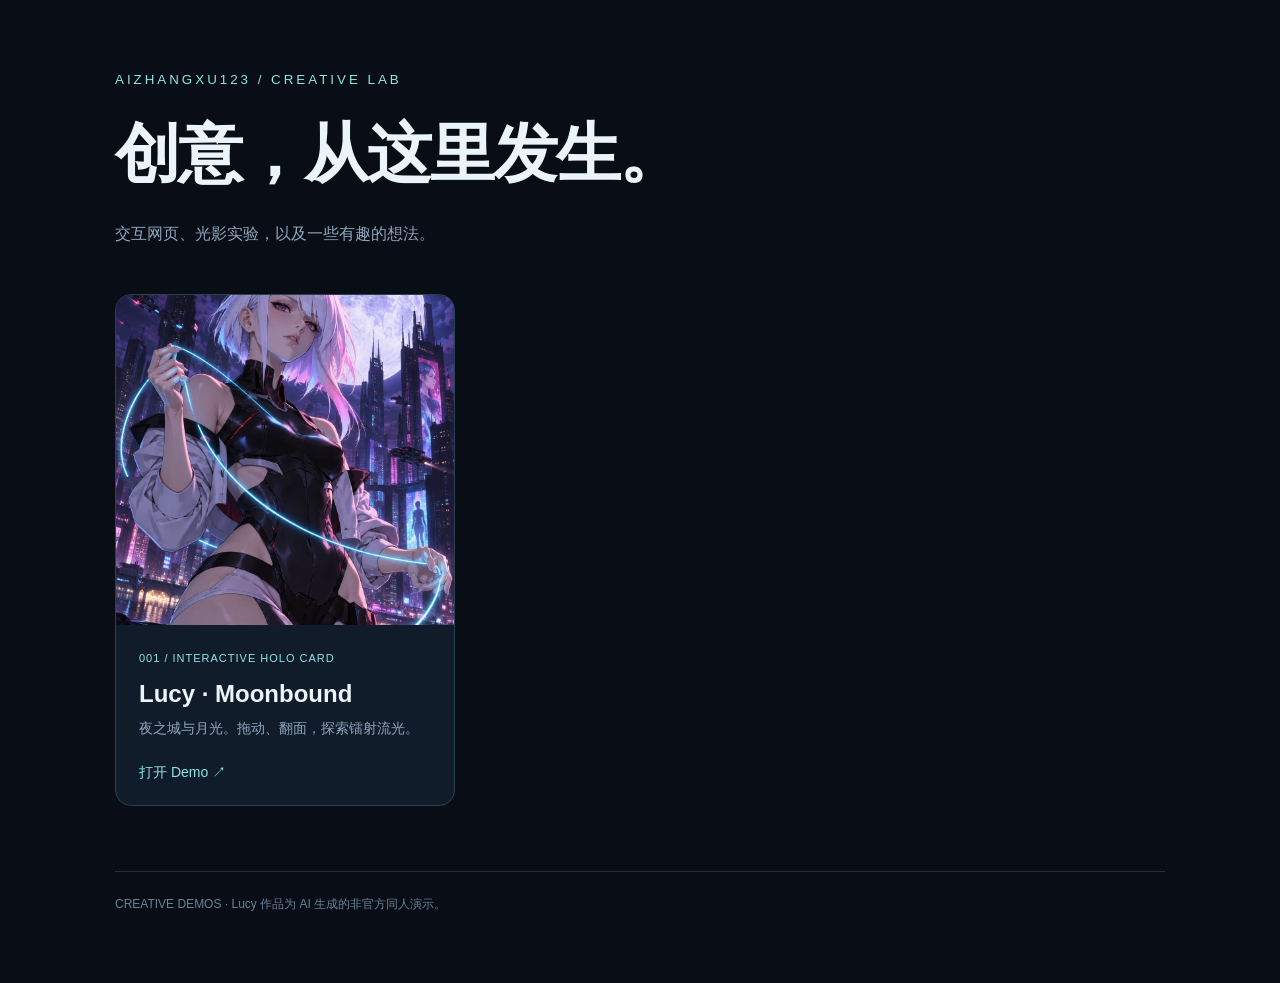
==== index.html @ 30eea6ff "Add creative demos homepage and Lucy holographic card" ====
<!doctype html><html lang="zh-CN"><head><meta charset="utf-8"><meta name="viewport" content="width=device-width,initial-scale=1"><title>Creative Demos · 旭的创意实验室</title><style>*{box-sizing:border-box}body{margin:0;background:#080d16;color:#ecf4fb;font-family:Arial,"Microsoft YaHei",sans-serif}main{max-width:1100px;margin:auto;padding:70px 25px}small{color:#8de6e4;letter-spacing:3px}h1{font-size:clamp(36px,7vw,65px);letter-spacing:-2px;margin:22px 0}p{color:#91a6bc;line-height:1.8}.grid{display:grid;grid-template-columns:repeat(auto-fit,minmax(250px,340px));gap:25px;margin-top:45px}a{color:inherit;text-decoration:none;border:1px solid #294252;border-radius:16px;overflow:hidden;background:#111c2b;transition:transform .2s}a:hover{transform:translateY(-6px)}a:focus-visible{outline:3px solid #8de6e4;outline-offset:5px}img{width:100%;height:330px;object-fit:cover;object-position:50% 22%;display:block}.info{padding:23px}.info small{font-size:11px;letter-spacing:1px}.info h2{font-size:24px;margin:14px 0 8px}.info p{font-size:14px;margin:0}.enter{display:block;color:#8de6e4;margin-top:23px;font-size:14px}footer{margin-top:65px;border-top:1px solid #203140;padding-top:24px;color:#6c8298;font-size:12px}</style></head><body><main><small>AIZHANGXU123 / CREATIVE LAB</small><h1>创意，从这里发生。</h1><p>交互网页、光影实验，以及一些有趣的想法。</p><div class="grid"><a href="./lucy-card/"><img src="./lucy-card/lucy.webp" alt="Lucy 与夜之城的满月"><div class="info"><small>001 / INTERACTIVE HOLO CARD</small><h2>Lucy · Moonbound</h2><p>夜之城与月光。拖动、翻面，探索镭射流光。</p><span class="enter">打开 Demo ↗</span></div></a></div><footer>CREATIVE DEMOS · Lucy 作品为 AI 生成的非官方同人演示。</footer></main></body></html>
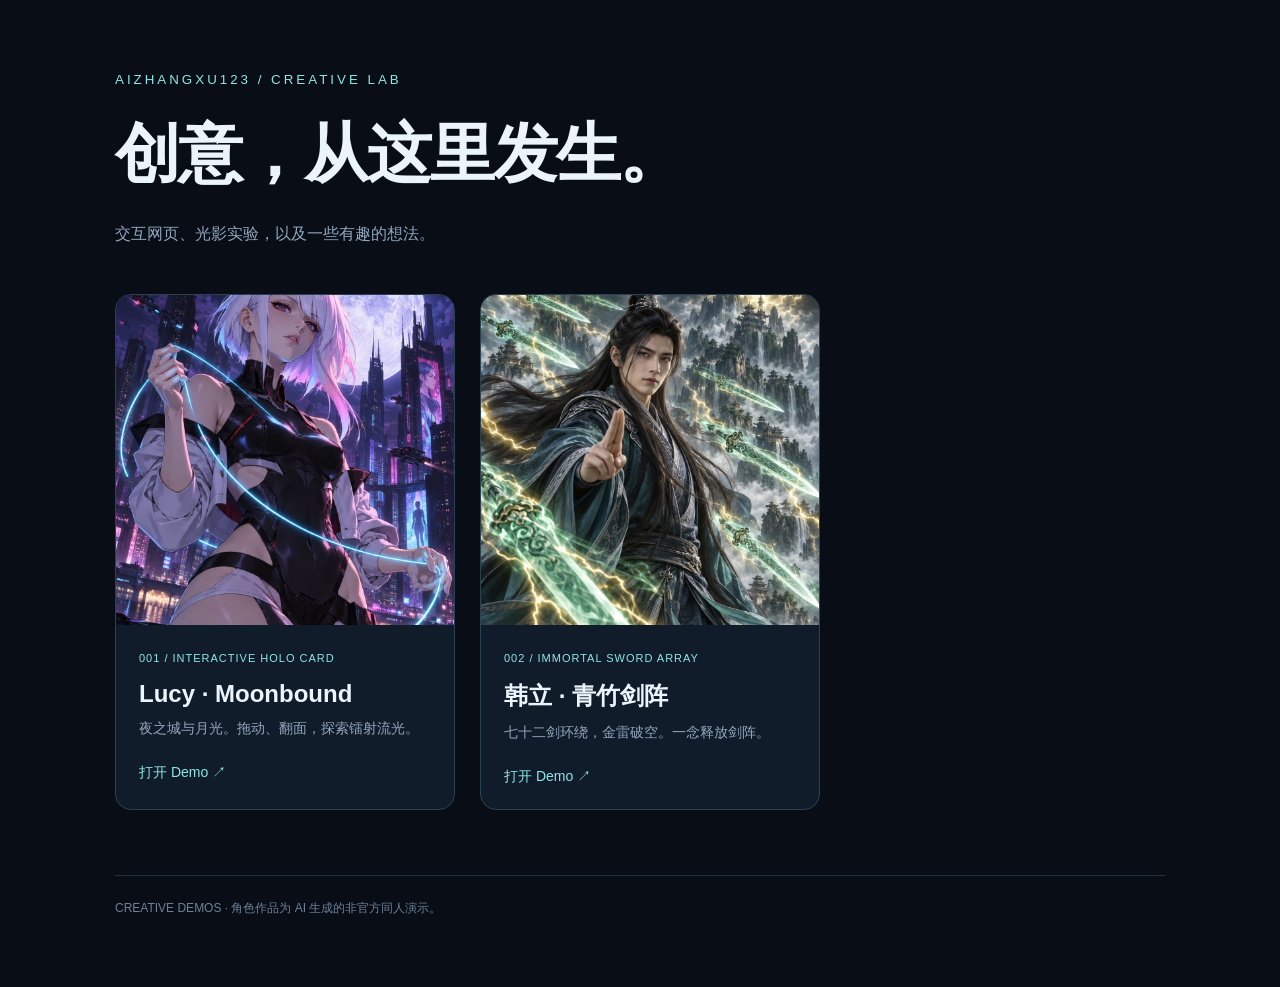
==== commit 4a867550: "Add Han Li interactive sword formation card and gallery entry" ====
--- a/index.html
+++ b/index.html
@@ -1 +1 @@
-<!doctype html><html lang="zh-CN"><head><meta charset="utf-8"><meta name="viewport" content="width=device-width,initial-scale=1"><title>Creative Demos · 旭的创意实验室</title><style>*{box-sizing:border-box}body{margin:0;background:#080d16;color:#ecf4fb;font-family:Arial,"Microsoft YaHei",sans-serif}main{max-width:1100px;margin:auto;padding:70px 25px}small{color:#8de6e4;letter-spacing:3px}h1{font-size:clamp(36px,7vw,65px);letter-spacing:-2px;margin:22px 0}p{color:#91a6bc;line-height:1.8}.grid{display:grid;grid-template-columns:repeat(auto-fit,minmax(250px,340px));gap:25px;margin-top:45px}a{color:inherit;text-decoration:none;border:1px solid #294252;border-radius:16px;overflow:hidden;background:#111c2b;transition:transform .2s}a:hover{transform:translateY(-6px)}a:focus-visible{outline:3px solid #8de6e4;outline-offset:5px}img{width:100%;height:330px;object-fit:cover;object-position:50% 22%;display:block}.info{padding:23px}.info small{font-size:11px;letter-spacing:1px}.info h2{font-size:24px;margin:14px 0 8px}.info p{font-size:14px;margin:0}.enter{display:block;color:#8de6e4;margin-top:23px;font-size:14px}footer{margin-top:65px;border-top:1px solid #203140;padding-top:24px;color:#6c8298;font-size:12px}</style></head><body><main><small>AIZHANGXU123 / CREATIVE LAB</small><h1>创意，从这里发生。</h1><p>交互网页、光影实验，以及一些有趣的想法。</p><div class="grid"><a href="./lucy-card/"><img src="./lucy-card/lucy.webp" alt="Lucy 与夜之城的满月"><div class="info"><small>001 / INTERACTIVE HOLO CARD</small><h2>Lucy · Moonbound</h2><p>夜之城与月光。拖动、翻面，探索镭射流光。</p><span class="enter">打开 Demo ↗</span></div></a></div><footer>CREATIVE DEMOS · Lucy 作品为 AI 生成的非官方同人演示。</footer></main></body></html>
+<!doctype html><html lang="zh-CN"><head><meta charset="utf-8"><meta name="viewport" content="width=device-width,initial-scale=1"><title>Creative Demos · 旭的创意实验室</title><style>*{box-sizing:border-box}body{margin:0;background:#080d16;color:#ecf4fb;font-family:Arial,"Microsoft YaHei",sans-serif}main{max-width:1100px;margin:auto;padding:70px 25px}small{color:#8de6e4;letter-spacing:3px}h1{font-size:clamp(36px,7vw,65px);letter-spacing:-2px;margin:22px 0}p{color:#91a6bc;line-height:1.8}.grid{display:grid;grid-template-columns:repeat(auto-fit,minmax(250px,340px));gap:25px;margin-top:45px}a{color:inherit;text-decoration:none;border:1px solid #294252;border-radius:16px;overflow:hidden;background:#111c2b;transition:transform .2s}a:hover{transform:translateY(-6px)}a:focus-visible{outline:3px solid #8de6e4;outline-offset:5px}img{width:100%;height:330px;object-fit:cover;object-position:50% 22%;display:block}.info{padding:23px}.info small{font-size:11px;letter-spacing:1px}.info h2{font-size:24px;margin:14px 0 8px}.info p{font-size:14px;margin:0}.enter{display:block;color:#8de6e4;margin-top:23px;font-size:14px}footer{margin-top:65px;border-top:1px solid #203140;padding-top:24px;color:#6c8298;font-size:12px}</style></head><body><main><small>AIZHANGXU123 / CREATIVE LAB</small><h1>创意，从这里发生。</h1><p>交互网页、光影实验，以及一些有趣的想法。</p><div class="grid"><a href="./lucy-card/"><img src="./lucy-card/lucy.webp" alt="Lucy 与夜之城的满月"><div class="info"><small>001 / INTERACTIVE HOLO CARD</small><h2>Lucy · Moonbound</h2><p>夜之城与月光。拖动、翻面，探索镭射流光。</p><span class="enter">打开 Demo ↗</span></div></a><a href="./hanli-card/"><img src="./hanli-card/hanli.webp" alt="韩立与青竹蜂云剑阵"><div class="info"><small>002 / IMMORTAL SWORD ARRAY</small><h2>韩立 · 青竹剑阵</h2><p>七十二剑环绕，金雷破空。一念释放剑阵。</p><span class="enter">打开 Demo ↗</span></div></a></div><footer>CREATIVE DEMOS · 角色作品为 AI 生成的非官方同人演示。</footer></main></body></html>
